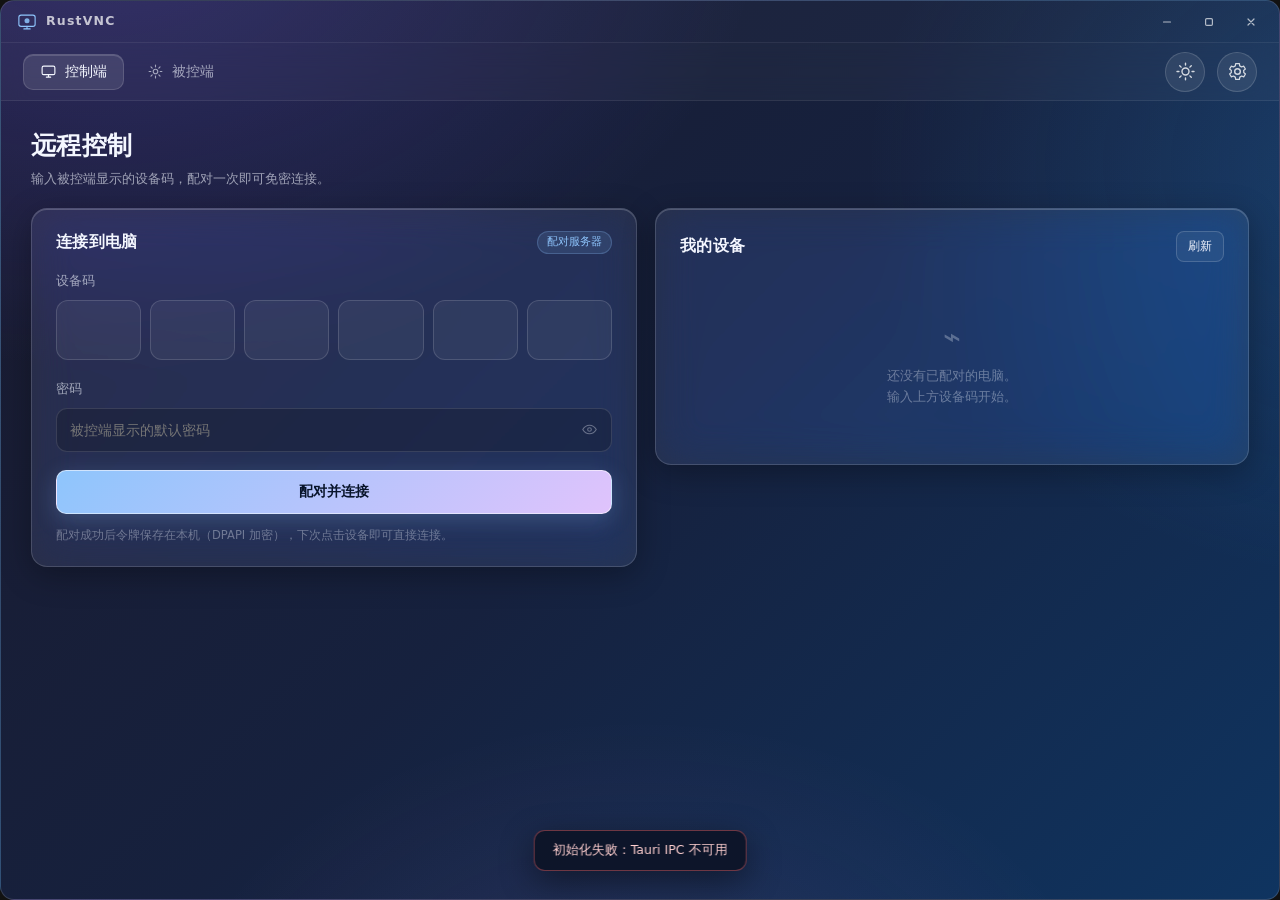
==== apps/pc/ui/index.html @ 8120b278 "初始化 RustVNC 端到端 MVP - 配对后台（Axum + SQLite）与毛玻璃 Web 管理台 - Tauri 桌面端：控制端/被控端、暗黑/明亮主题、DPAPI 令牌存储 - 共享核心、" ====
<!doctype html>
<html lang="zh-CN" data-theme="dark">
<head>
  <meta charset="utf-8" />
  <meta name="viewport" content="width=device-width, initial-scale=1" />
  <meta name="color-scheme" content="dark" />
  <title>RustVNC</title>
  <link rel="stylesheet" href="styles.css" />
</head>
<body>
  <div class="window-shell">
    <header class="titlebar" data-tauri-drag-region>
      <div class="titlebar-brand" data-tauri-drag-region>
        <span class="mark" aria-hidden="true">
          <svg viewBox="0 0 32 32" fill="none">
            <rect x="3" y="5" width="26" height="18" rx="3.5" stroke="currentColor" stroke-width="1.8"/>
            <path d="M11 27h10M16 23v4" stroke="currentColor" stroke-width="1.8" stroke-linecap="round"/>
            <circle cx="16" cy="14" r="4" fill="currentColor" opacity=".85"/>
          </svg>
        </span>
        <span class="titlebar-name">RustVNC</span>
      </div>
      <div class="window-controls">
        <button class="window-btn" id="winMin" type="button" title="最小化" aria-label="最小化">
          <svg viewBox="0 0 12 12"><path d="M2.5 6h7" stroke="currentColor" stroke-width="1.2" stroke-linecap="round"/></svg>
        </button>
        <button class="window-btn" id="winMax" type="button" title="最大化" aria-label="最大化">
          <svg viewBox="0 0 12 12"><rect x="2.6" y="2.6" width="6.8" height="6.8" rx="1.2" fill="none" stroke="currentColor" stroke-width="1.2"/></svg>
        </button>
        <button class="window-btn close" id="winClose" type="button" title="关闭" aria-label="关闭">
          <svg viewBox="0 0 12 12"><path d="m3 3 6 6M9 3 3 9" stroke="currentColor" stroke-width="1.2" stroke-linecap="round"/></svg>
        </button>
      </div>
    </header>

    <nav class="main-nav">
      <div class="tabs" role="tablist">
        <button class="tab is-active" id="tabController" data-view="controller" type="button" role="tab">
          <svg viewBox="0 0 24 24" fill="none" aria-hidden="true"><rect x="3" y="4.5" width="18" height="12" rx="2.2" stroke="currentColor" stroke-width="1.6"/><path d="M9 20h6M12 17v3" stroke="currentColor" stroke-width="1.6" stroke-linecap="round"/></svg>
          控制端
        </button>
        <button class="tab" id="tabAgent" data-view="agent" type="button" role="tab">
          <svg viewBox="0 0 24 24" fill="none" aria-hidden="true"><circle cx="12" cy="12" r="3.2" stroke="currentColor" stroke-width="1.6"/><path d="M12 3v2.4M12 18.6V21M3 12h2.4M18.6 12H21M5.6 5.6l1.7 1.7M16.7 16.7l1.7 1.7M18.4 5.6l-1.7 1.7M7.3 16.7l-1.7 1.7" stroke="currentColor" stroke-width="1.6" stroke-linecap="round"/></svg>
          被控端
        </button>
        <button class="tab" data-view="settings" type="button" role="tab" id="tabSettings" hidden>设置</button>
      </div>
      <button class="icon-btn" id="themeBtn" type="button" title="切换为明亮主题" aria-label="切换主题">
        <svg class="icon-sun" viewBox="0 0 24 24" fill="none" aria-hidden="true">
          <circle cx="12" cy="12" r="4" stroke="currentColor" stroke-width="1.6"/>
          <path d="M12 2.5v2.2M12 19.3v2.2M4.5 12H2.3M21.7 12h-2.2M5.4 5.4l1.6 1.6M17 17l1.6 1.6M18.6 5.4 17 7M7 17l-1.6 1.6" stroke="currentColor" stroke-width="1.6" stroke-linecap="round"/>
        </svg>
        <svg class="icon-moon" viewBox="0 0 24 24" fill="none" aria-hidden="true">
          <path d="M20 14.2A8.2 8.2 0 0 1 9.8 4a8.2 8.2 0 1 0 10.2 10.2Z" stroke="currentColor" stroke-width="1.6" stroke-linejoin="round"/>
        </svg>
      </button>
      <button class="icon-btn" id="settingsBtn" type="button" title="设置" aria-label="设置">
        <svg viewBox="0 0 24 24" fill="none" aria-hidden="true">
          <path d="M12 15.2a3.2 3.2 0 1 0 0-6.4 3.2 3.2 0 0 0 0 6.4Z" stroke="currentColor" stroke-width="1.6"/>
          <path d="M19.1 12a7.2 7.2 0 0 0-.1-1.2l2-1.6-2-3.4-2.4 1a7.3 7.3 0 0 0-2.1-1.2L14.2 3h-4.3l-.4 2.6a7.3 7.3 0 0 0-2.1 1.2l-2.4-1-2 3.4 2 1.6a7.2 7.2 0 0 0 0 2.4l-2 1.6 2 3.4 2.4-1a7.3 7.3 0 0 0 2.1 1.2l.4 2.6h4.3l.4-2.6a7.3 7.3 0 0 0 2.1-1.2l2.4 1 2-3.4-2-1.6c.06-.4.1-.8.1-1.2Z" stroke="currentColor" stroke-width="1.4" stroke-linejoin="round"/>
        </svg>
      </button>
    </nav>

    <main class="content">
      <!-- ======================================================= controller -->
      <section class="view is-visible" id="view-controller">
        <div class="page-head">
          <div>
            <h1>远程控制</h1>
            <p>输入被控端显示的设备码，配对一次即可免密连接。</p>
          </div>
        </div>

        <div class="controller-grid">
          <article class="glass card pairing-card">
            <header class="card-head">
              <h2>连接到电脑</h2>
              <span class="tag" id="pairServerTag">配对服务器</span>
            </header>

            <form id="pairForm" autocomplete="off">
              <label class="field-label">设备码</label>
              <div class="code-inputs" id="codeInputs">
                <input class="code-digit" inputmode="text" maxlength="1" autocomplete="off" aria-label="设备码第 1 位" />
                <input class="code-digit" inputmode="text" maxlength="1" autocomplete="off" aria-label="设备码第 2 位" />
                <input class="code-digit" inputmode="text" maxlength="1" autocomplete="off" aria-label="设备码第 3 位" />
                <input class="code-digit" inputmode="text" maxlength="1" autocomplete="off" aria-label="设备码第 4 位" />
                <input class="code-digit" inputmode="text" maxlength="1" autocomplete="off" aria-label="设备码第 5 位" />
                <input class="code-digit" inputmode="text" maxlength="1" autocomplete="off" aria-label="设备码第 6 位" />
              </div>

              <label class="field-label" for="pairPassword">密码</label>
              <div class="input-wrap">
                <input id="pairPassword" type="password" placeholder="被控端显示的默认密码" autocomplete="off" />
                <button class="reveal" id="togglePairPassword" type="button" title="显示密码" aria-label="显示密码">
                  <svg viewBox="0 0 24 24" fill="none"><path d="M2.5 12s3.5-6 9.5-6 9.5 6 9.5 6-3.5 6-9.5 6-9.5-6-9.5-6Z" stroke="currentColor" stroke-width="1.5"/><circle cx="12" cy="12" r="2.6" stroke="currentColor" stroke-width="1.5"/></svg>
                </button>
              </div>

              <button class="primary-btn wide" id="pairBtn" type="submit">
                <span class="btn-label">配对并连接</span>
                <span class="spinner" hidden></span>
              </button>
              <p class="hint">配对成功后令牌保存在本机（DPAPI 加密），下次点击设备即可直接连接。</p>
            </form>
          </article>

          <article class="glass card devices-card">
            <header class="card-head">
              <h2>我的设备</h2>
              <button class="ghost-btn small" id="refreshDevices" type="button">刷新</button>
            </header>
            <div class="device-list" id="deviceList"></div>
            <div class="empty" id="devicesEmpty">
              <span class="empty-icon">⌁</span>
              <p>还没有已配对的电脑。<br />输入上方设备码开始。</p>
            </div>
          </article>
        </div>
      </section>

      <!-- ============================================================ agent -->
      <section class="view" id="view-agent">
        <div class="page-head">
          <div>
            <h1>被控端</h1>
            <p>让这台电脑被手机或其他电脑控制。设备码可随时重新生成。</p>
          </div>
        </div>

        <div class="agent-empty glass card" id="agentEmpty">
          <span class="empty-icon">
            <svg viewBox="0 0 48 48" fill="none"><rect x="6" y="9" width="36" height="24" rx="4" stroke="currentColor" stroke-width="2"/><path d="M18 40h12M24 33v7" stroke="currentColor" stroke-width="2" stroke-linecap="round"/></svg>
          </span>
          <h2>本机尚未注册为被控端</h2>
          <p>启动服务后，本机会自动注册到配对服务器并显示 6 位设备码。</p>
          <button class="primary-btn" id="startAgentBtn" type="button">启动被控服务</button>
        </div>

        <div class="agent-layout" id="agentPanel" hidden>
          <article class="glass card code-card">
            <header class="card-head">
              <h2>设备码</h2>
              <span class="status" id="agentStatus"><i class="dot offline"></i><span id="agentStatusText">未启动</span></span>
            </header>

            <div class="device-code" id="agentCode">—</div>
            <div class="code-actions">
              <button class="ghost-btn small" id="copyCode" type="button">复制设备码</button>
              <button class="ghost-btn small" id="togglePassword" type="button">显示密码</button>
              <button class="ghost-btn small" id="rotatePassword" type="button">修改密码</button>
            </div>

            <div class="password-row">
              <span class="password-label">默认密码</span>
              <span class="password-value mono" id="agentPassword">••••••••</span>
              <span class="tag" id="agentHeadscaleTag">Headscale</span>
            </div>

            <div class="agent-actions">
              <button class="primary-btn" id="agentStartStop" type="button">启动服务</button>
              <button class="danger-btn" id="forgetAgent" type="button">重新注册</button>
            </div>
            <p class="hint" id="agentHint">设备码与密码仅显示在本机。</p>
          </article>

          <article class="glass card paired-card">
            <header class="card-head">
              <h2>已配对控制端</h2>
              <span class="muted" id="pairedCount">0 个</span>
            </header>
            <div class="paired-list" id="pairedList"></div>
            <div class="empty" id="pairedEmpty">
              <span class="empty-icon">⌁</span>
              <p>暂无控制端。手机或电脑配对后会显示在这里。</p>
            </div>

            <div class="info-grid">
              <div><span>Tailscale IP</span><strong class="mono" id="agentIp">—</strong></div>
              <div><span>监听端口</span><strong class="mono" id="agentPort">—</strong></div>
              <div><span>在线控制端</span><strong id="agentClients">0</strong></div>
              <div><span>连接状态</span><strong id="agentNetwork">—</strong></div>
            </div>
          </article>
        </div>
      </section>

      <!-- ========================================================= settings -->
      <section class="view" id="view-settings">
        <div class="page-head">
          <div>
            <h1>设置</h1>
            <p>所有配置保存在本机；涉及网络与画面的修改需重启被控服务后生效。</p>
          </div>
          <button class="ghost-btn" id="backFromSettings" type="button">返回</button>
        </div>

        <form class="settings-grid" id="settingsForm">
          <article class="glass card settings-card">
            <header class="card-head"><h2>配对服务器</h2></header>
            <label class="field">
              <span>服务器地址</span>
              <input id="setServerUrl" type="url" placeholder="https://rvnc.example.com" autocomplete="off" />
            </label>
            <label class="field">
              <span>本机显示名称（被控端）</span>
              <input id="setDeviceName" type="text" maxlength="64" autocomplete="off" />
            </label>
            <label class="field">
              <span>控制端名称</span>
              <input id="setControllerName" type="text" maxlength="64" autocomplete="off" />
            </label>
            <div class="inline-actions">
              <button class="ghost-btn small" id="enrollNetwork" type="button">获取网络接入密钥</button>
            </div>
            <p class="hint">为独立控制端申请 tsnet 预授权密钥（只显示一次），填入 sidecar 的 TS_AUTHKEY。</p>
            <p class="hint">修改服务器地址后，已保存的令牌仍绑定原服务器；需要重新配对。</p>
          </article>

          <article class="glass card settings-card">
            <header class="card-head"><h2>网络</h2></header>
            <label class="field">
              <span>网络模式</span>
              <input id="setNetworkMode" type="text" placeholder="direct 或 socks5://127.0.0.1:1055" autocomplete="off" />
            </label>
            <label class="field">
              <span>被控监听地址</span>
              <input id="setBind" type="text" placeholder="127.0.0.1" autocomplete="off" />
            </label>
            <label class="field">
              <span>被控监听端口</span>
              <input id="setPort" type="number" min="1" max="65535" />
            </label>
            <label class="field">
              <span>Tailscale IP（可选）</span>
              <input id="setTailscaleIp" type="text" placeholder="留空则由 Headscale 解析" autocomplete="off" />
            </label>
            <p class="hint">桌面端通过内置 tsnet sidecar 的 SOCKS5 端口接入虚拟网络。</p>
          </article>

          <article class="glass card settings-card">
            <header class="card-head"><h2>画面与性能</h2></header>
            <label class="field">
              <span>帧率（1–60）</span>
              <input id="setFps" type="number" min="1" max="60" />
            </label>
            <label class="field">
              <span>JPEG 画质（20–95）</span>
              <input id="setQuality" type="number" min="20" max="95" />
            </label>
            <label class="field">
              <span>最大宽度（0 = 原始分辨率）</span>
              <input id="setMaxWidth" type="number" min="0" max="7680" />
            </label>
            <p class="hint">始终保持原始宽高比，控制端不会拉伸画面。</p>
          </article>

          <article class="glass card settings-card">
            <header class="card-head"><h2>关于</h2></header>
            <dl class="about-list">
              <div><dt>版本</dt><dd id="aboutVersion">—</dd></div>
              <div><dt>控制端 ID</dt><dd class="mono small" id="aboutControllerId">—</dd></div>
              <div><dt>令牌存储</dt><dd>Windows DPAPI</dd></div>
              <div><dt>显示比例</dt><dd>等比适配</dd></div>
            </dl>
          </article>

          <div class="settings-actions">
            <button class="primary-btn" type="submit" id="saveSettingsBtn">保存设置</button>
            <button class="ghost-btn" type="button" id="reloadSettingsBtn">放弃修改</button>
          </div>
        </form>
      </section>
    </main>

    <!-- ============================================================ session -->
    <section class="session" id="sessionView" hidden>
      <div class="session-stage" id="sessionStage" tabindex="0">
        <img id="sessionImage" alt="远程桌面画面" draggable="false" />
        <div class="session-placeholder" id="sessionPlaceholder">
          <span class="spinner large"></span>
          <p>正在建立加密会话…</p>
        </div>
        <div class="session-toolbar" id="sessionToolbar">
          <div class="session-meta">
            <strong id="sessionDevice">—</strong>
            <span id="sessionDetail">—</span>
          </div>
          <div class="session-actions">
            <button class="tool-btn" id="sessionText" type="button" title="发送文本">文本</button>
            <button class="tool-btn" id="sessionFullscreen" type="button" title="全屏">全屏</button>
            <button class="tool-btn" id="sessionDisconnect" type="button" title="断开">断开</button>
            <button class="tool-btn icon" id="sessionSettings" type="button" title="会话设置" aria-label="会话设置">
              <svg viewBox="0 0 24 24" fill="none"><path d="M12 15.2a3.2 3.2 0 1 0 0-6.4 3.2 3.2 0 0 0 0 6.4Z" stroke="currentColor" stroke-width="1.6"/><path d="M19.1 12a7.2 7.2 0 0 0-.1-1.2l2-1.6-2-3.4-2.4 1a7.3 7.3 0 0 0-2.1-1.2L14.2 3h-4.3l-.4 2.6a7.3 7.3 0 0 0-2.1 1.2l-2.4-1-2 3.4 2 1.6a7.2 7.2 0 0 0 0 2.4l-2 1.6 2 3.4 2.4-1a7.3 7.3 0 0 0 2.1 1.2l.4 2.6h4.3l.4-2.6a7.3 7.3 0 0 0 2.1-1.2l2.4 1 2-3.4-2-1.6c.06-.4.1-.8.1-1.2Z" stroke="currentColor" stroke-width="1.4" stroke-linejoin="round"/></svg>
            </button>
          </div>
        </div>
        <div class="session-hint" id="sessionHint">点击画面以捕获键盘 · 鼠标移至顶部显示工具条</div>
        <textarea class="session-ime" id="sessionIme" aria-label="输入法输入" autocomplete="off" spellcheck="false"></textarea>
      </div>
    </section>

    <div class="toast" id="toast" role="status" aria-live="polite"></div>

    <div class="modal-backdrop" id="modal" hidden>
      <div class="glass modal-card" role="dialog" aria-modal="true">
        <h2 id="modalTitle">提示</h2>
        <p id="modalText"></p>
        <input class="modal-input" id="modalInput" type="text" autocomplete="off" />
        <div class="modal-actions">
          <button class="ghost-btn" id="modalCancel" type="button">取消</button>
          <button class="primary-btn" id="modalOk" type="button">确定</button>
        </div>
      </div>
    </div>
  </div>

  <script src="app.js" defer></script>
</body>
</html>
---- apps/pc/ui/styles.css ----
:root {
  --bg-a: #1a1a2e;
  --bg-b: #16213e;
  --bg-c: #0f3460;
  --glass-bg: rgba(255, 255, 255, 0.08);
  --glass-bg-strong: rgba(255, 255, 255, 0.12);
  --glass-border: 1px solid rgba(255, 255, 255, 0.15);
  --glass-blur: blur(20px) saturate(160%);
  --radius: 16px;
  --shadow: 0 8px 32px rgba(0, 0, 0, 0.3), inset 0 1px 0 rgba(255, 255, 255, 0.2);
  --text: #f4f7ff;
  --muted: rgba(244, 247, 255, 0.6);
  --faint: rgba(244, 247, 255, 0.36);
  --accent: #8ec5fc;
  --accent-2: #e0c3fc;
  --ok: #4ade80;
  --warn: #fbbf24;
  --danger: #ff6b6b;
  --font: "Segoe UI", "PingFang SC", "Microsoft YaHei", system-ui, sans-serif;
  --mono: "Cascadia Mono", Consolas, monospace;
}

* { box-sizing: border-box; }
[hidden] { display: none !important; }

/* Theme toggle icon: sun = switch to light, moon = switch to dark. */
html[data-theme="dark"] .icon-moon { display: none; }
html[data-theme="light"] .icon-sun { display: none; }
.icon-btn .icon-sun,
.icon-btn .icon-moon { width: 21px; height: 21px; }
html, body { height: 100%; margin: 0; }
body {
  color: var(--text);
  font-family: var(--font);
  font-size: 14px;
  line-height: 1.5;
  background: transparent;
  overflow: hidden;
  -webkit-font-smoothing: antialiased;
  user-select: none;
}
input, textarea { user-select: text; }
button { font-family: inherit; }

.window-shell {
  position: relative;
  height: 100vh;
  display: flex;
  flex-direction: column;
  overflow: hidden;
  border-radius: 14px;
  border: 1px solid rgba(255, 255, 255, 0.14);
  background:
    radial-gradient(1100px 760px at 8% -10%, rgba(106, 92, 255, 0.28), transparent 60%),
    radial-gradient(900px 700px at 110% 18%, rgba(47, 143, 224, 0.22), transparent 60%),
    radial-gradient(800px 600px at 50% 120%, rgba(214, 122, 214, 0.12), transparent 60%),
    linear-gradient(135deg, var(--bg-a) 0%, var(--bg-b) 50%, var(--bg-c) 100%);
}

/* ------------------------------------------------------------------ chrome */
.titlebar {
  height: 42px;
  flex: none;
  display: flex;
  align-items: center;
  justify-content: space-between;
  padding: 0 8px 0 16px;
  border-bottom: 1px solid rgba(255, 255, 255, 0.07);
  background: rgba(255, 255, 255, 0.025);
}
.titlebar-brand {
  display: flex;
  align-items: center;
  gap: 9px;
  color: var(--accent);
}
.mark { width: 20px; height: 20px; display: grid; place-items: center; }
.mark svg { width: 20px; height: 20px; }
.titlebar-name {
  color: rgba(255, 255, 255, 0.72);
  font-size: 12.5px;
  letter-spacing: 1.2px;
  font-weight: 600;
}
.window-controls { display: flex; gap: 2px; }
.window-btn {
  width: 40px;
  height: 30px;
  display: grid;
  place-items: center;
  border: 0;
  border-radius: 7px;
  background: transparent;
  color: rgba(255, 255, 255, 0.66);
  cursor: pointer;
  transition: background 140ms ease, color 140ms ease;
}
.window-btn svg { width: 12px; height: 12px; }
.window-btn:hover { background: rgba(255, 255, 255, 0.09); color: #fff; }
.window-btn.close:hover { background: rgba(232, 66, 66, 0.85); }

.main-nav {
  flex: none;
  height: 58px;
  display: flex;
  align-items: center;
  gap: 12px;
  padding: 0 22px;
  border-bottom: 1px solid rgba(255, 255, 255, 0.08);
  background: rgba(255, 255, 255, 0.03);
  backdrop-filter: blur(12px);
  -webkit-backdrop-filter: blur(12px);
}
.tabs { display: flex; gap: 6px; margin-right: auto; }
.tab {
  display: inline-flex;
  align-items: center;
  gap: 8px;
  padding: 8px 16px;
  border-radius: 10px;
  border: 1px solid transparent;
  background: transparent;
  color: var(--muted);
  font-size: 13.5px;
  cursor: pointer;
  transition: background 160ms ease, color 160ms ease, border-color 160ms ease, transform 120ms ease;
}
.tab svg { width: 17px; height: 17px; }
.tab:hover { color: var(--text); background: rgba(255, 255, 255, 0.05); }
.tab:active { transform: scale(0.97); }
.tab.is-active {
  color: var(--text);
  background: rgba(255, 255, 255, 0.1);
  border-color: rgba(255, 255, 255, 0.14);
  box-shadow: inset 0 1px 0 rgba(255, 255, 255, 0.15);
}
.icon-btn {
  width: 40px;
  height: 40px;
  display: grid;
  place-items: center;
  border-radius: 50%;
  border: var(--glass-border);
  background: rgba(255, 255, 255, 0.08);
  color: rgba(255, 255, 255, 0.8);
  cursor: pointer;
  transition: transform 80ms ease, background 160ms ease, color 160ms ease;
}
.icon-btn svg { width: 21px; height: 21px; }
.icon-btn:hover { background: rgba(255, 255, 255, 0.15); color: #fff; }
.icon-btn:active { transform: scale(0.92); }

/* ------------------------------------------------------------------ layout */
.content {
  position: relative;
  flex: 1;
  overflow-y: auto;
  overflow-x: hidden;
  padding: 26px 30px 34px;
}
.content::-webkit-scrollbar { width: 9px; }
.content::-webkit-scrollbar-thumb { background: rgba(255, 255, 255, 0.14); border-radius: 8px; }
.content::-webkit-scrollbar-track { background: transparent; }

.view { display: none; }
.view.is-visible { display: block; animation: view-in 320ms cubic-bezier(0.22, 0.8, 0.3, 1) both; }
@keyframes view-in {
  from { opacity: 0; transform: translateY(10px); }
  to { opacity: 1; transform: translateY(0); }
}

.page-head {
  display: flex;
  align-items: flex-end;
  justify-content: space-between;
  gap: 20px;
  margin-bottom: 20px;
}
.page-head h1 { margin: 0 0 4px; font-size: 25px; font-weight: 650; letter-spacing: 0.3px; }
.page-head p { margin: 0; color: var(--muted); font-size: 13px; }

.glass {
  background: var(--glass-bg);
  backdrop-filter: var(--glass-blur);
  -webkit-backdrop-filter: var(--glass-blur);
  border: var(--glass-border);
  border-radius: var(--radius);
  box-shadow: var(--shadow);
}
.card { padding: 22px 24px; }
.card-head {
  display: flex;
  align-items: center;
  justify-content: space-between;
  gap: 16px;
  margin-bottom: 18px;
}
.card-head h2 { margin: 0; font-size: 15.5px; font-weight: 600; letter-spacing: 0.3px; }
.muted { color: var(--muted); font-size: 12.5px; }
.mono { font-family: var(--mono); }
.small { font-size: 12px; }
.tag {
  display: inline-block;
  padding: 2px 9px;
  border-radius: 999px;
  font-size: 11px;
  color: var(--accent);
  background: rgba(142, 197, 252, 0.12);
  border: 1px solid rgba(142, 197, 252, 0.24);
  white-space: nowrap;
}
.tag.ok { color: var(--ok); background: rgba(74, 222, 128, 0.1); border-color: rgba(74, 222, 128, 0.26); }
.tag.warn { color: var(--warn); background: rgba(251, 191, 36, 0.1); border-color: rgba(251, 191, 36, 0.26); }
.tag.bad { color: var(--danger); background: rgba(255, 107, 107, 0.1); border-color: rgba(255, 107, 107, 0.26); }

/* ------------------------------------------------------------------ buttons */
.primary-btn, .ghost-btn, .danger-btn, .tool-btn {
  display: inline-flex;
  align-items: center;
  justify-content: center;
  gap: 8px;
  border-radius: 10px;
  padding: 10px 18px;
  font-size: 13.5px;
  cursor: pointer;
  transition: transform 120ms ease, background 180ms ease, border-color 180ms ease, box-shadow 180ms ease, opacity 180ms ease;
}
.primary-btn {
  border: 1px solid rgba(255, 255, 255, 0.55);
  background: linear-gradient(135deg, var(--accent), var(--accent-2));
  color: #08142a;
  font-weight: 650;
  box-shadow: 0 6px 22px rgba(142, 197, 252, 0.22);
}
.primary-btn:hover { transform: translateY(-1px); box-shadow: 0 8px 28px rgba(142, 197, 252, 0.32); }
.primary-btn:active { transform: scale(0.97); }
.primary-btn[disabled] { opacity: 0.55; cursor: wait; transform: none; }
.primary-btn.wide { width: 100%; margin-top: 18px; padding: 12px 18px; }
.ghost-btn {
  border: 1px solid rgba(255, 255, 255, 0.16);
  background: rgba(255, 255, 255, 0.06);
  color: var(--text);
}
.ghost-btn:hover { background: rgba(255, 255, 255, 0.11); border-color: rgba(255, 255, 255, 0.26); }
.ghost-btn:active { transform: scale(0.97); }
.ghost-btn.small { padding: 6px 11px; font-size: 12px; border-radius: 8px; }
.danger-btn {
  border: 1px solid rgba(255, 107, 107, 0.3);
  background: rgba(255, 107, 107, 0.09);
  color: rgba(255, 140, 140, 0.95);
}
.danger-btn:hover { background: rgba(255, 107, 107, 0.18); border-color: rgba(255, 107, 107, 0.5); }
.danger-btn:active { transform: scale(0.97); }
.ghost-btn svg, .danger-btn svg { width: 15px; height: 15px; }

.spinner {
  width: 15px;
  height: 15px;
  border-radius: 50%;
  border: 2px solid rgba(8, 20, 42, 0.25);
  border-top-color: #08142a;
  animation: spin 700ms linear infinite;
}
.spinner.large { width: 32px; height: 32px; border-width: 3px; border-color: rgba(255,255,255,0.18); border-top-color: var(--accent); }
@keyframes spin { to { transform: rotate(360deg); } }

/* --------------------------------------------------------------- controller */
.controller-grid {
  display: grid;
  grid-template-columns: 1.02fr 1fr;
  gap: 18px;
  align-items: start;
}
.pairing-card { animation: card-in 480ms cubic-bezier(0.22, 0.8, 0.3, 1) both; }
.devices-card { animation: card-in 480ms 80ms cubic-bezier(0.22, 0.8, 0.3, 1) both; }
@keyframes card-in {
  from { opacity: 0; transform: translateY(16px) scale(0.99); }
  to { opacity: 1; transform: translateY(0) scale(1); }
}

.field-label {
  display: block;
  margin: 0 0 9px;
  font-size: 12.5px;
  color: var(--muted);
}
.code-inputs {
  display: grid;
  grid-template-columns: repeat(6, 1fr);
  gap: 9px;
  margin-bottom: 20px;
}
.code-digit {
  appearance: none;
  width: 100%;
  height: 60px;
  padding: 0;
  text-align: center;
  font-family: var(--mono);
  font-size: 24px;
  font-weight: 600;
  color: #fff;
  caret-color: var(--accent);
  border-radius: 12px;
  border: 1px solid rgba(255, 255, 255, 0.14);
  background: rgba(255, 255, 255, 0.055);
  outline: none;
  transition: transform 150ms ease, border-color 150ms ease, background 150ms ease, box-shadow 150ms ease;
}
.code-digit:focus {
  border-color: rgba(142, 197, 252, 0.75);
  background: rgba(142, 197, 252, 0.09);
  box-shadow: 0 0 0 3px rgba(142, 197, 252, 0.14);
  transform: scale(1.05);
}
.code-digit.filled { animation: digit-pop 180ms ease; }
@keyframes digit-pop {
  0% { transform: scale(0.94); }
  60% { transform: scale(1.03); }
  100% { transform: scale(1); }
}

.input-wrap { position: relative; display: flex; align-items: center; }
.input-wrap input {
  width: 100%;
  padding: 11px 44px 11px 13px;
  border-radius: 11px;
  border: 1px solid rgba(255, 255, 255, 0.12);
  background: rgba(0, 0, 0, 0.2);
  color: var(--text);
  font: inherit;
  font-size: 13.5px;
  outline: none;
  transition: border-color 160ms ease, box-shadow 160ms ease;
}
.input-wrap input:focus { border-color: rgba(142, 197, 252, 0.6); box-shadow: 0 0 0 3px rgba(142, 197, 252, 0.12); }
.reveal {
  position: absolute;
  right: 6px;
  width: 32px;
  height: 32px;
  display: grid;
  place-items: center;
  border: 0;
  border-radius: 8px;
  background: transparent;
  color: var(--faint);
  cursor: pointer;
}
.reveal:hover { color: var(--text); background: rgba(255, 255, 255, 0.07); }
.reveal svg { width: 17px; height: 17px; }
.hint { margin: 12px 0 0; font-size: 11.5px; line-height: 1.6; color: var(--faint); }

.device-list { display: flex; flex-direction: column; gap: 10px; }
.device-item {
  display: flex;
  align-items: center;
  gap: 13px;
  padding: 13px 14px;
  border-radius: 12px;
  border: 1px solid rgba(255, 255, 255, 0.09);
  background: rgba(255, 255, 255, 0.04);
  cursor: pointer;
  transition: background 160ms ease, border-color 160ms ease, transform 120ms ease;
  animation: item-in 300ms cubic-bezier(0.22, 0.8, 0.3, 1) both;
}
.device-item:hover { background: rgba(255, 255, 255, 0.08); border-color: rgba(255, 255, 255, 0.18); }
.device-item:active { transform: scale(0.985); }
@keyframes item-in {
  from { opacity: 0; transform: translateY(10px); }
  to { opacity: 1; transform: translateY(0); }
}
.device-icon {
  width: 40px;
  height: 40px;
  flex: none;
  display: grid;
  place-items: center;
  border-radius: 11px;
  color: var(--accent);
  background: rgba(142, 197, 252, 0.1);
  border: 1px solid rgba(142, 197, 252, 0.2);
}
.device-icon svg { width: 21px; height: 21px; }
.device-meta { flex: 1; min-width: 0; display: flex; flex-direction: column; gap: 1px; }
.device-meta strong { font-size: 13.5px; font-weight: 600; overflow: hidden; text-overflow: ellipsis; white-space: nowrap; }
.device-meta .code { font-family: var(--mono); font-size: 12px; letter-spacing: 1.4px; color: var(--muted); }
.device-meta .sub { font-size: 11px; color: var(--faint); }
.device-remove {
  width: 30px;
  height: 30px;
  flex: none;
  display: grid;
  place-items: center;
  border: 0;
  border-radius: 8px;
  background: transparent;
  color: var(--faint);
  cursor: pointer;
  transition: background 140ms ease, color 140ms ease;
}
.device-remove:hover { background: rgba(255, 107, 107, 0.12); color: var(--danger); }
.device-remove svg { width: 15px; height: 15px; }

.status { display: inline-flex; align-items: center; gap: 7px; font-size: 12px; color: var(--muted); }
.dot {
  width: 8px;
  height: 8px;
  border-radius: 50%;
  background: var(--faint);
  flex: none;
}
.dot.online { background: var(--ok); animation: breathe 2s ease-in-out infinite; }
.dot.warn { background: var(--warn); }
.dot.offline { background: rgba(255, 255, 255, 0.24); }
@keyframes breathe {
  0%, 100% { opacity: 0.35; box-shadow: 0 0 0 0 rgba(74, 222, 128, 0.45); }
  50% { opacity: 1; box-shadow: 0 0 8px 1px rgba(74, 222, 128, 0.5); }
}

.empty { padding: 34px 20px; text-align: center; color: var(--faint); }
.empty-icon { display: block; font-size: 30px; margin-bottom: 6px; opacity: 0.8; }
.empty p { margin: 0; font-size: 12.5px; line-height: 1.7; }

/* --------------------------------------------------------------------- agent */
.agent-empty {
  max-width: 560px;
  margin: 8vh auto 0;
  padding: 44px 36px;
  text-align: center;
  animation: card-in 460ms cubic-bezier(0.22, 0.8, 0.3, 1) both;
}
.agent-empty .empty-icon svg { width: 54px; height: 54px; color: var(--accent); opacity: 0.85; }
.agent-empty h2 { margin: 12px 0 8px; font-size: 19px; font-weight: 600; }
.agent-empty p { margin: 0 0 22px; color: var(--muted); font-size: 13px; }

.agent-layout {
  display: grid;
  grid-template-columns: 1.08fr 1fr;
  gap: 18px;
  align-items: start;
}
.code-card { animation: card-in 480ms cubic-bezier(0.22, 0.8, 0.3, 1) both; }
.paired-card { animation: card-in 480ms 80ms cubic-bezier(0.22, 0.8, 0.3, 1) both; }

.device-code {
  margin: 10px 0 14px;
  text-align: center;
  font-family: var(--mono);
  font-size: 48px;
  font-weight: 650;
  letter-spacing: 10px;
  padding-left: 10px;
  color: #fff;
  text-shadow: 0 0 30px rgba(142, 197, 252, 0.28);
  font-variant-numeric: tabular-nums;
}
.code-actions { display: flex; justify-content: center; gap: 8px; flex-wrap: wrap; }
.password-row {
  display: flex;
  align-items: center;
  gap: 10px;
  margin-top: 20px;
  padding: 12px 14px;
  border-radius: 11px;
  background: rgba(0, 0, 0, 0.16);
  border: 1px solid rgba(255, 255, 255, 0.08);
}
.password-label { font-size: 12px; color: var(--muted); }
.password-value { flex: 1; font-size: 14px; letter-spacing: 3px; }
.agent-actions { display: flex; gap: 10px; margin-top: 18px; }
.agent-actions .primary-btn { flex: 1; }

.paired-list { display: flex; flex-direction: column; gap: 9px; margin-bottom: 16px; }
.paired-item {
  display: flex;
  align-items: center;
  gap: 12px;
  padding: 12px 13px;
  border-radius: 11px;
  border: 1px solid rgba(255, 255, 255, 0.08);
  background: rgba(255, 255, 255, 0.035);
  animation: item-in 300ms cubic-bezier(0.22, 0.8, 0.3, 1) both;
}
.paired-item .meta { flex: 1; min-width: 0; }
.paired-item .meta strong { display: block; font-size: 13px; font-weight: 600; }
.paired-item .meta span { font-size: 11px; color: var(--faint); }
.unpair-btn {
  border: 0;
  background: transparent;
  color: rgba(255, 140, 140, 0.82);
  font-size: 12px;
  padding: 5px 9px;
  border-radius: 7px;
  cursor: pointer;
  transition: background 140ms ease, color 140ms ease;
}
.unpair-btn:hover { background: rgba(255, 107, 107, 0.1); color: var(--danger); }

.info-grid {
  display: grid;
  grid-template-columns: 1fr 1fr;
  gap: 1px;
  border-radius: 11px;
  overflow: hidden;
  background: rgba(255, 255, 255, 0.06);
}
.info-grid > div {
  background: rgba(13, 19, 38, 0.55);
  padding: 12px 13px;
  display: flex;
  flex-direction: column;
  gap: 3px;
}
.info-grid span { font-size: 11px; color: var(--faint); }
.info-grid strong { font-size: 12.5px; font-weight: 550; }

/* ------------------------------------------------------------------ settings */
.settings-grid {
  display: grid;
  grid-template-columns: 1fr 1fr;
  gap: 18px;
}
.settings-card { animation: card-in 480ms cubic-bezier(0.22, 0.8, 0.3, 1) both; }
.settings-card:nth-child(2) { animation-delay: 60ms; }
.settings-card:nth-child(3) { animation-delay: 120ms; }
.settings-card:nth-child(4) { animation-delay: 180ms; }
.field { display: flex; flex-direction: column; gap: 7px; margin-bottom: 14px; }
.field > span { font-size: 12px; color: var(--muted); }
.field input {
  width: 100%;
  padding: 10px 12px;
  border-radius: 10px;
  border: 1px solid rgba(255, 255, 255, 0.11);
  background: rgba(0, 0, 0, 0.2);
  color: var(--text);
  font: inherit;
  font-size: 13px;
  outline: none;
  transition: border-color 160ms ease, box-shadow 160ms ease;
}
.field input:focus { border-color: rgba(142, 197, 252, 0.6); box-shadow: 0 0 0 3px rgba(142, 197, 252, 0.12); }
.settings-actions {
  grid-column: 1 / -1;
  display: flex;
  justify-content: flex-end;
  gap: 10px;
}
.inline-actions { display: flex; flex-wrap: wrap; gap: 8px; margin: 0 0 6px; }
.modal-card p { white-space: pre-line; }
.about-list { margin: 0; display: flex; flex-direction: column; gap: 10px; }
.about-list div { display: flex; justify-content: space-between; gap: 14px; font-size: 12.5px; }
.about-list dt { color: var(--muted); margin: 0; }
.about-list dd { margin: 0; max-width: 62%; overflow: hidden; text-overflow: ellipsis; }

/* ------------------------------------------------------------------ session */
.session {
  position: absolute;
  inset: 0;
  z-index: 40;
  background: #000;
}
.session[hidden] { display: none; }
.session-stage {
  position: absolute;
  inset: 0;
  background: #000;
  outline: none;
  cursor: crosshair;
  overflow: hidden;
}
.session-stage img {
  position: absolute;
  inset: 0;
  width: 100%;
  height: 100%;
  object-fit: contain;
  object-position: center;
  pointer-events: none;
  user-select: none;
  opacity: 0;
  transition: opacity 200ms ease;
}
.session-stage img.is-live { opacity: 1; }
.session-placeholder {
  position: absolute;
  inset: 0;
  display: flex;
  flex-direction: column;
  align-items: center;
  justify-content: center;
  gap: 14px;
  color: var(--muted);
  font-size: 13px;
  background: radial-gradient(circle at 50% 45%, rgba(30, 42, 78, 0.7), #000 70%);
}
.session-placeholder p { margin: 0; }
.session-placeholder[hidden] { display: none; }

.session-toolbar {
  position: absolute;
  top: 14px;
  left: 50%;
  transform: translateX(-50%) translateY(0);
  display: flex;
  align-items: center;
  gap: 18px;
  padding: 8px 10px 8px 18px;
  border-radius: 13px;
  background: rgba(16, 22, 40, 0.62);
  border: 1px solid rgba(255, 255, 255, 0.16);
  backdrop-filter: blur(24px) saturate(160%);
  -webkit-backdrop-filter: blur(24px) saturate(160%);
  box-shadow: 0 10px 34px rgba(0, 0, 0, 0.45);
  transition: opacity 220ms ease, transform 220ms ease;
  z-index: 3;
}
.session.idle .session-toolbar { opacity: 0; transform: translateX(-50%) translateY(-8px); pointer-events: none; }
.session-meta { display: flex; flex-direction: column; gap: 1px; min-width: 130px; }
.session-meta strong { font-size: 12.5px; font-weight: 600; }
.session-meta span { font-size: 10.5px; color: var(--muted); }
.session-actions { display: flex; gap: 5px; }
.tool-btn {
  border: 1px solid rgba(255, 255, 255, 0.12);
  background: rgba(255, 255, 255, 0.07);
  color: var(--text);
  padding: 7px 12px;
  font-size: 12px;
  border-radius: 8px;
}
.tool-btn:hover { background: rgba(255, 255, 255, 0.14); }
.tool-btn:active { transform: scale(0.96); }
.tool-btn.icon { padding: 7px 9px; }
.tool-btn.icon svg { width: 16px; height: 16px; }
.session-hint {
  position: absolute;
  bottom: 22px;
  left: 50%;
  transform: translateX(-50%);
  color: rgba(255, 255, 255, 0.45);
  font-size: 11.5px;
  padding: 6px 14px;
  border-radius: 999px;
  background: rgba(0, 0, 0, 0.4);
  transition: opacity 400ms ease;
  pointer-events: none;
}
.session.hint-gone .session-hint { opacity: 0; }
.session-ime {
  position: absolute;
  left: 8px;
  top: 8px;
  width: 2px;
  height: 2px;
  opacity: 0;
  border: 0;
  padding: 0;
  resize: none;
  pointer-events: none;
}

/* -------------------------------------------------------------------- toast */
.toast {
  position: absolute;
  left: 50%;
  bottom: 28px;
  z-index: 90;
  transform: translate(-50%, 18px);
  opacity: 0;
  pointer-events: none;
  padding: 10px 18px;
  border-radius: 11px;
  background: rgba(13, 19, 38, 0.9);
  border: 1px solid rgba(255, 255, 255, 0.16);
  box-shadow: 0 10px 34px rgba(0, 0, 0, 0.45);
  backdrop-filter: blur(16px);
  -webkit-backdrop-filter: blur(16px);
  font-size: 12.5px;
  max-width: 70vw;
  transition: opacity 220ms ease, transform 220ms ease;
}
.toast.is-visible { opacity: 1; transform: translate(-50%, 0); }
.toast.is-error { border-color: rgba(255, 107, 107, 0.4); color: #ffd0d0; }

/* -------------------------------------------------------------------- modal */
.modal-backdrop {
  position: absolute;
  inset: 0;
  z-index: 95;
  display: grid;
  place-items: center;
  padding: 30px;
  background: rgba(6, 9, 20, 0.55);
  backdrop-filter: blur(10px);
  -webkit-backdrop-filter: blur(10px);
  animation: fade-in 180ms ease both;
}
.modal-backdrop[hidden] { display: none; }
@keyframes fade-in { from { opacity: 0; } to { opacity: 1; } }
.modal-card {
  width: min(420px, 100%);
  padding: 24px;
  border-radius: 18px;
  background: rgba(255, 255, 255, 0.1);
  animation: modal-in 240ms cubic-bezier(0.22, 0.8, 0.3, 1) both;
}
@keyframes modal-in {
  from { opacity: 0; transform: translateY(12px) scale(0.97); }
  to { opacity: 1; transform: translateY(0) scale(1); }
}
.modal-card h2 { margin: 0 0 8px; font-size: 17px; font-weight: 600; }
.modal-card p { margin: 0 0 16px; color: var(--muted); font-size: 12.5px; line-height: 1.65; }
.modal-input {
  width: 100%;
  padding: 10px 12px;
  border-radius: 10px;
  border: 1px solid rgba(255, 255, 255, 0.14);
  background: rgba(0, 0, 0, 0.22);
  color: var(--text);
  font: inherit;
  font-size: 13px;
  outline: none;
}
.modal-input[hidden] { display: none; }
.modal-input:focus { border-color: rgba(142, 197, 252, 0.6); }
.modal-actions { display: flex; justify-content: flex-end; gap: 9px; margin-top: 18px; }

/* --------------------------------------------------------------- responsive */
@media (max-width: 1080px) {
  .controller-grid, .agent-layout { grid-template-columns: 1fr; }
  .settings-grid { grid-template-columns: 1fr; }
  .device-code { font-size: 42px; letter-spacing: 8px; }
}

@media (prefers-reduced-motion: reduce) {
  *, *::before, *::after {
    animation-duration: 0.001ms !important;
    animation-iteration-count: 1 !important;
    transition-duration: 0.001ms !important;
  }
}

/* ==========================================================================
   Light theme ("明亮"): same glass language, daylight palette.
   Session view stays dark because it frames the remote desktop in black.
   ========================================================================== */
:root[data-theme="light"] {
  --text: #1c2340;
  --muted: rgba(28, 35, 64, 0.64);
  --faint: rgba(28, 35, 64, 0.42);
  --accent: #2f6fae;
  --accent-2: #7a5cae;
  --ok: #1f9d55;
  --warn: #b7791f;
  --danger: #d64545;
  --glass-bg: rgba(255, 255, 255, 0.42);
  --glass-bg-strong: rgba(255, 255, 255, 0.62);
  --glass-border: 1px solid rgba(255, 255, 255, 0.75);
  --glass-blur: blur(20px) saturate(150%);
  --shadow: 0 8px 30px rgba(63, 66, 120, 0.18), inset 0 1px 0 rgba(255, 255, 255, 0.9);
}

html[data-theme="light"] body { color: var(--text); }

html[data-theme="light"] .window-shell {
  border-color: rgba(255, 255, 255, 0.82);
  background:
    radial-gradient(900px 640px at 8% -12%, rgba(255, 255, 255, 0.75), transparent 62%),
    radial-gradient(780px 620px at 108% 16%, rgba(142, 197, 252, 0.5), transparent 62%),
    radial-gradient(720px 560px at 48% 116%, rgba(224, 195, 252, 0.55), transparent 62%),
    linear-gradient(135deg, #e0c3fc 0%, #8ec5fc 52%, #f5d5e0 100%);
}

html[data-theme="light"] .titlebar {
  background: rgba(255, 255, 255, 0.24);
  border-bottom-color: rgba(60, 70, 120, 0.08);
}
html[data-theme="light"] .titlebar-name { color: rgba(28, 35, 64, 0.72); }
html[data-theme="light"] .window-btn { color: rgba(28, 35, 64, 0.62); }
html[data-theme="light"] .window-btn:hover { background: rgba(28, 35, 64, 0.08); color: var(--text); }
html[data-theme="light"] .window-btn.close:hover { background: rgba(214, 69, 69, 0.88); color: #fff; }

html[data-theme="light"] .main-nav {
  background: rgba(255, 255, 255, 0.3);
  border-bottom-color: rgba(60, 70, 120, 0.09);
}
html[data-theme="light"] .tab { color: var(--muted); }
html[data-theme="light"] .tab:hover { color: var(--text); background: rgba(255, 255, 255, 0.42); }
html[data-theme="light"] .tab.is-active {
  color: var(--text);
  background: rgba(255, 255, 255, 0.68);
  border-color: rgba(255, 255, 255, 0.92);
  box-shadow: 0 5px 16px rgba(74, 84, 138, 0.14), inset 0 1px 0 #fff;
}
html[data-theme="light"] .icon-btn {
  background: rgba(255, 255, 255, 0.48);
  border-color: rgba(255, 255, 255, 0.85);
  color: rgba(28, 35, 64, 0.72);
}
html[data-theme="light"] .icon-btn:hover { background: rgba(255, 255, 255, 0.72); color: var(--text); }

html[data-theme="light"] .content::-webkit-scrollbar-thumb { background: rgba(28, 35, 64, 0.18); }

html[data-theme="light"] .code-digit,
html[data-theme="light"] .input-wrap input,
html[data-theme="light"] .field input,
html[data-theme="light"] .modal-input {
  background: rgba(255, 255, 255, 0.55);
  border-color: rgba(60, 70, 120, 0.16);
  color: var(--text);
}
html[data-theme="light"] .code-digit:focus,
html[data-theme="light"] .input-wrap input:focus,
html[data-theme="light"] .field input:focus,
html[data-theme="light"] .modal-input:focus {
  background: rgba(255, 255, 255, 0.82);
  border-color: rgba(47, 111, 174, 0.7);
  box-shadow: 0 0 0 3px rgba(47, 111, 174, 0.14);
}
html[data-theme="light"] input::placeholder,
html[data-theme="light"] textarea::placeholder { color: rgba(28, 35, 64, 0.38); }
html[data-theme="light"] .reveal { color: var(--faint); }
html[data-theme="light"] .reveal:hover { color: var(--text); background: rgba(28, 35, 64, 0.07); }

html[data-theme="light"] .device-item,
html[data-theme="light"] .paired-item {
  background: rgba(255, 255, 255, 0.42);
  border-color: rgba(255, 255, 255, 0.72);
}
html[data-theme="light"] .device-item:hover,
html[data-theme="light"] .paired-item:hover {
  background: rgba(255, 255, 255, 0.66);
  border-color: rgba(255, 255, 255, 0.96);
}
html[data-theme="light"] .device-icon {
  background: rgba(47, 111, 174, 0.1);
  border-color: rgba(47, 111, 174, 0.22);
  color: var(--accent);
}
html[data-theme="light"] .device-remove { color: var(--faint); }
html[data-theme="light"] .device-remove:hover { background: rgba(214, 69, 69, 0.1); color: var(--danger); }

html[data-theme="light"] .ghost-btn {
  background: rgba(255, 255, 255, 0.44);
  border-color: rgba(255, 255, 255, 0.82);
  color: var(--text);
}
html[data-theme="light"] .ghost-btn:hover {
  background: rgba(255, 255, 255, 0.7);
  border-color: rgba(255, 255, 255, 0.98);
}
html[data-theme="light"] .danger-btn {
  background: rgba(214, 69, 69, 0.08);
  border-color: rgba(214, 69, 69, 0.3);
  color: var(--danger);
}
html[data-theme="light"] .danger-btn:hover { background: rgba(214, 69, 69, 0.15); border-color: rgba(214, 69, 69, 0.5); }

html[data-theme="light"] .primary-btn {
  color: #fff;
  background: linear-gradient(135deg, #2f6fae, #7a5cae);
  border-color: rgba(255, 255, 255, 0.6);
  box-shadow: 0 6px 20px rgba(47, 111, 174, 0.24);
}
html[data-theme="light"] .primary-btn:hover { box-shadow: 0 9px 26px rgba(47, 111, 174, 0.32); }
html[data-theme="light"] .primary-btn .spinner {
  border-color: rgba(255, 255, 255, 0.35);
  border-top-color: #fff;
}

html[data-theme="light"] .device-code {
  color: var(--text);
  text-shadow: 0 0 26px rgba(47, 111, 174, 0.2);
}
html[data-theme="light"] .password-row {
  background: rgba(255, 255, 255, 0.42);
  border-color: rgba(255, 255, 255, 0.68);
}
html[data-theme="light"] .info-grid { background: rgba(60, 70, 120, 0.1); }
html[data-theme="light"] .info-grid > div { background: rgba(255, 255, 255, 0.52); }
html[data-theme="light"] .empty { color: var(--muted); }
html[data-theme="light"] .dot.offline { background: rgba(28, 35, 64, 0.24); }

html[data-theme="light"] .modal-backdrop { background: rgba(232, 238, 255, 0.42); }
html[data-theme="light"] .modal-card {
  background: rgba(255, 255, 255, 0.68);
  border-color: rgba(255, 255, 255, 0.92);
  box-shadow: 0 20px 60px rgba(63, 66, 120, 0.24), inset 0 1px 0 #fff;
}
html[data-theme="light"] .toast {
  background: rgba(255, 255, 255, 0.88);
  border-color: rgba(255, 255, 255, 0.96);
  color: var(--text);
  box-shadow: 0 10px 34px rgba(63, 66, 120, 0.22);
}
html[data-theme="light"] .toast.is-error { border-color: rgba(214, 69, 69, 0.4); color: #a52a2a; }

html[data-theme="light"] .tag {
  background: rgba(47, 111, 174, 0.1);
  border-color: rgba(47, 111, 174, 0.24);
  color: var(--accent);
}
html[data-theme="light"] .tag.ok { background: rgba(31, 157, 85, 0.1); border-color: rgba(31, 157, 85, 0.26); }
html[data-theme="light"] .tag.warn { background: rgba(183, 121, 31, 0.1); border-color: rgba(183, 121, 31, 0.26); }
html[data-theme="light"] .tag.bad { background: rgba(214, 69, 69, 0.1); border-color: rgba(214, 69, 69, 0.26); }
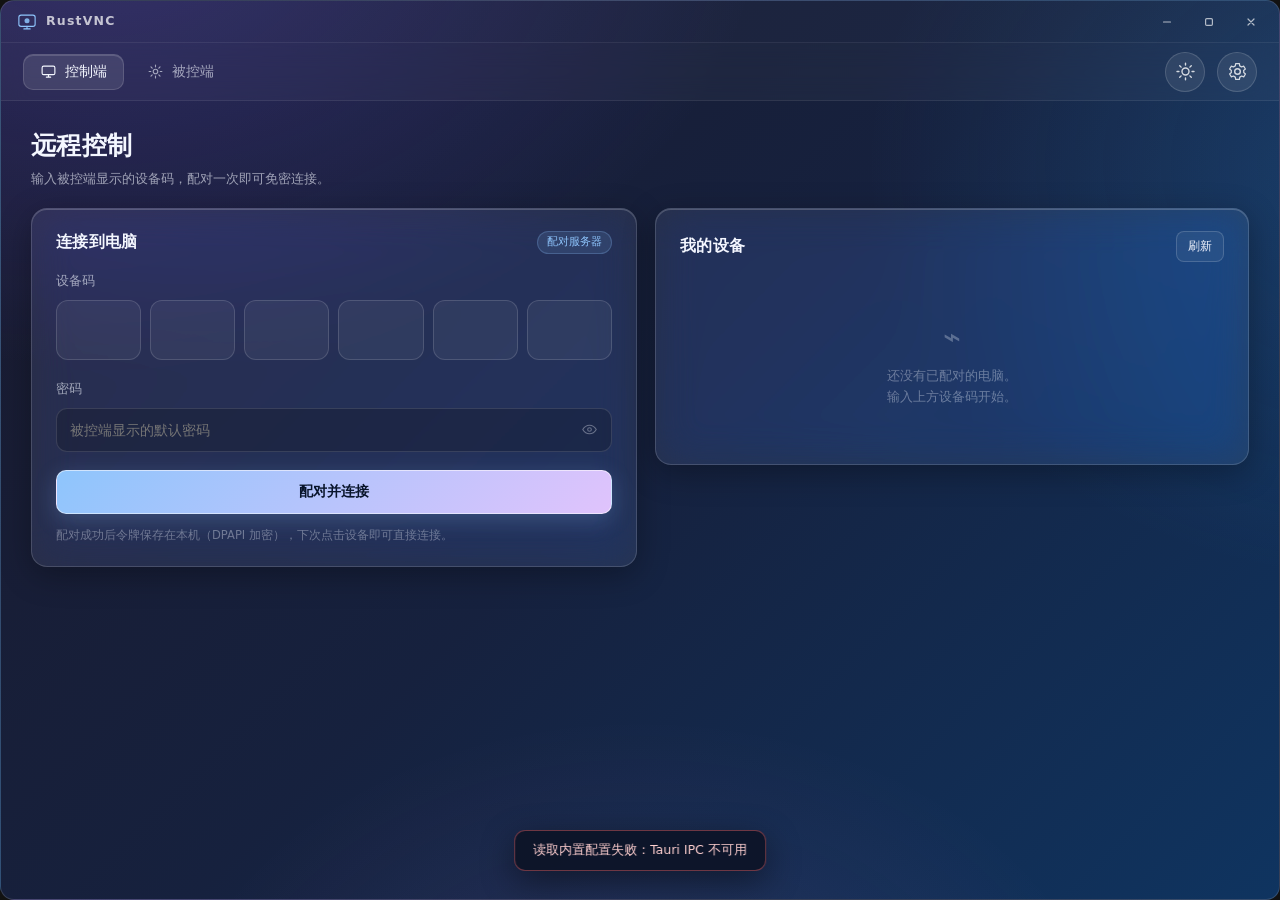
==== commit 62168642: "feat: 内嵌客户端 env 配置、Android 构建修复与配对后台 Compose - Windows/Android 构建时从根目录 .env 内嵌配置，设置页展示“内置配置” - 新增 en" ====
--- a/apps/pc/ui/index.html
+++ b/apps/pc/ui/index.html
@@ -266,6 +266,15 @@
             </dl>
           </article>
 
+          <article class="glass card settings-card embedded-card">
+            <header class="card-head">
+              <h2>内置配置（.env）</h2>
+              <button class="ghost-btn small" id="toggleEmbeddedSecrets" type="button">显示敏感值</button>
+            </header>
+            <div id="embeddedConfigList" class="embedded-list"></div>
+            <p class="hint">构建时从仓库根目录的 <code>.env</code> 读取并编译进本程序。任何人拿到安装包都可以提取这些值，请勿分发包含生产密钥的构建。</p>
+          </article>
+
           <div class="settings-actions">
             <button class="primary-btn" type="submit" id="saveSettingsBtn">保存设置</button>
             <button class="ghost-btn" type="button" id="reloadSettingsBtn">放弃修改</button>
--- a/apps/pc/ui/styles.css
+++ b/apps/pc/ui/styles.css
@@ -546,6 +546,24 @@
   justify-content: flex-end;
   gap: 10px;
 }
+.embedded-card { grid-column: 1 / -1; }
+.embedded-list { display: flex; flex-direction: column; gap: 8px; margin-bottom: 4px; }
+.embedded-row {
+  display: grid;
+  grid-template-columns: minmax(150px, 260px) 1fr;
+  gap: 12px;
+  align-items: start;
+  padding: 9px 12px;
+  border-radius: 10px;
+  background: rgba(255, 255, 255, 0.035);
+  border: 1px solid rgba(255, 255, 255, 0.08);
+}
+.embedded-key { color: var(--muted); font-size: 12px; overflow-wrap: anywhere; }
+.embedded-value { font-family: var(--mono); font-size: 12px; overflow-wrap: anywhere; }
+html[data-theme="light"] .embedded-row {
+  background: rgba(255, 255, 255, 0.42);
+  border-color: rgba(255, 255, 255, 0.7);
+}
 .inline-actions { display: flex; flex-wrap: wrap; gap: 8px; margin: 0 0 6px; }
 .modal-card p { white-space: pre-line; }
 .about-list { margin: 0; display: flex; flex-direction: column; gap: 10px; }
